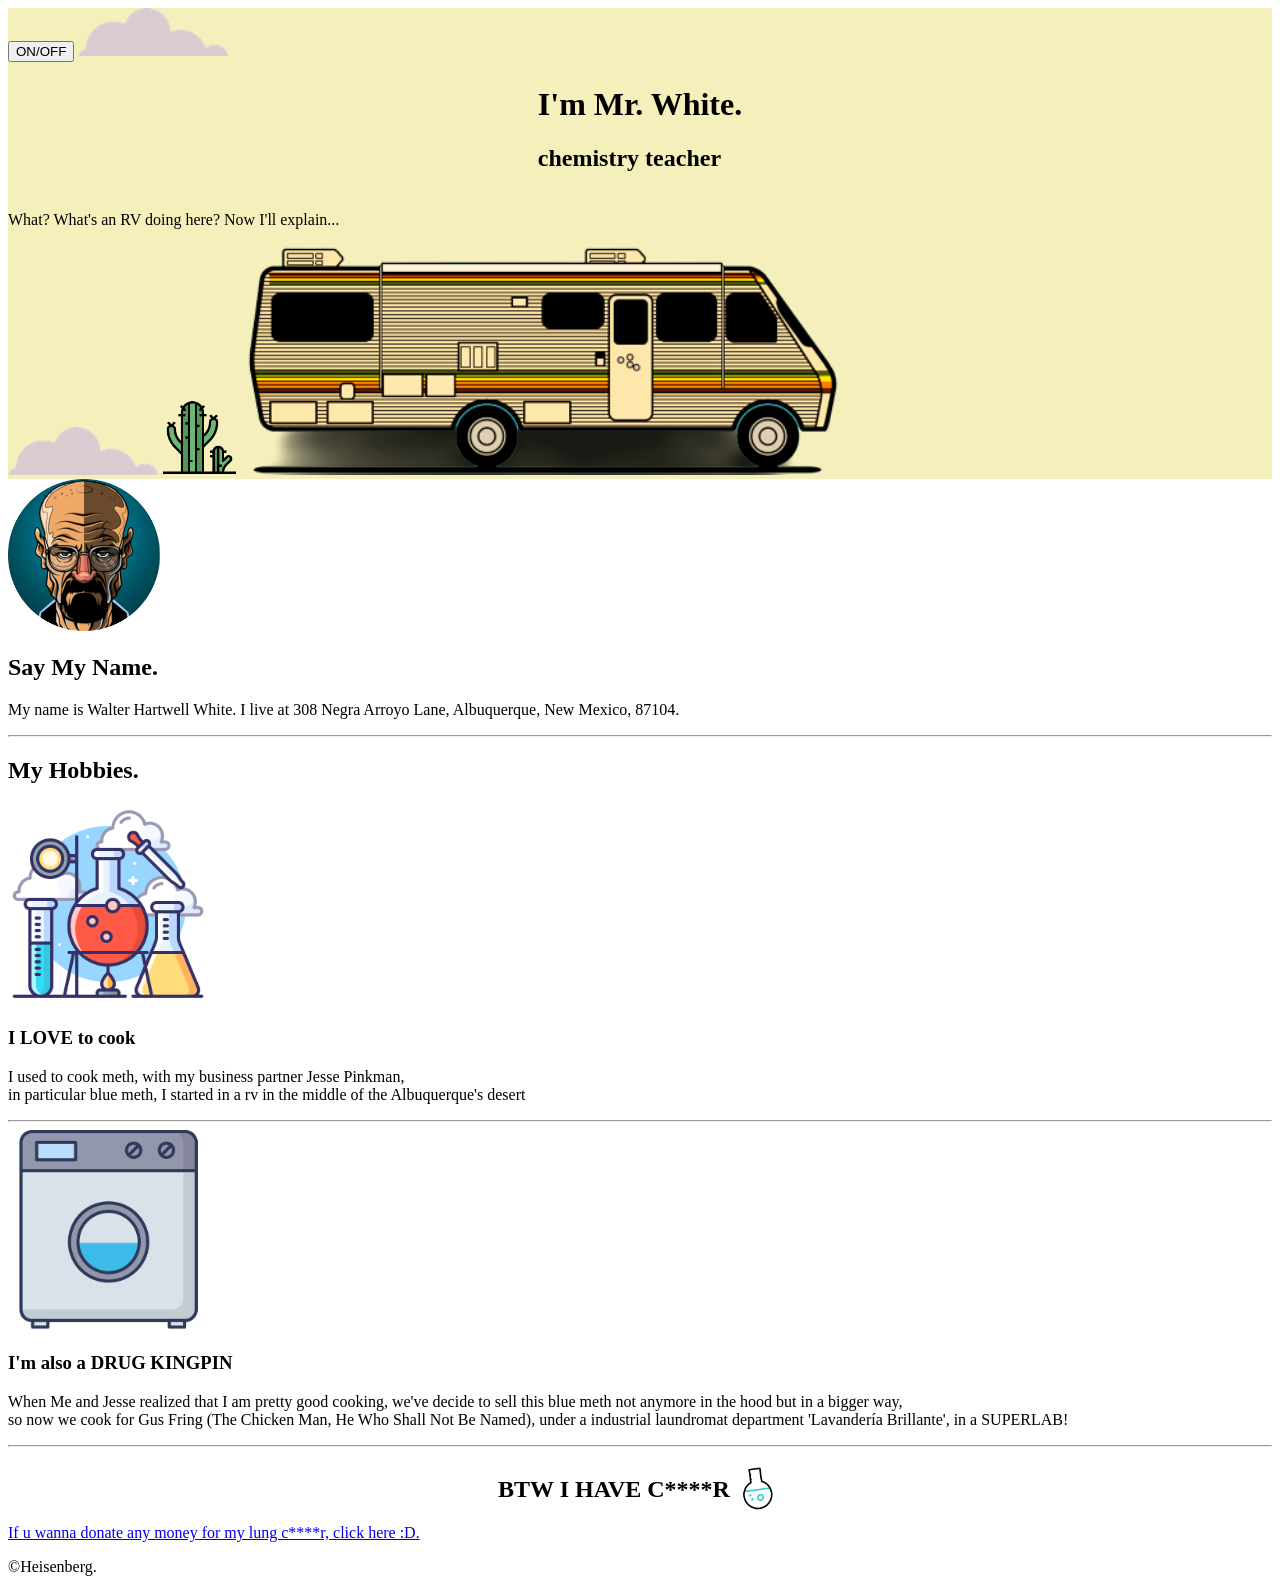
==== index.html @ 230185ac "Add files via upload" ====
<!DOCTYPE html>
<html lang="en" dir="ltr">

<head>
  <meta name="viewport" content="width=device-width, initial-scale=1">
  <meta charset="utf-8">
  <title>Mr. White</title>
  <link rel="stylesheet" href="css/style.css">
  <link rel="icon" href="images/heisenberg-logo.ico">
  <link rel="preconnect" href="https://fonts.googleapis.com">
  <link rel="preconnect" href="https://fonts.gstatic.com" crossorigin>
  <link href="https://fonts.googleapis.com/css2?family=Dosis:wght@300&family=Merriweather&family=Montserrat:wght@300;400&family=Sacramento&display=swap" rel="stylesheet">
  <link rel="preconnect" href="https://fonts.googleapis.com">
  <link rel="preconnect" href="https://fonts.gstatic.com" crossorigin>
  <link href="https://fonts.googleapis.com/css2?family=Dosis:wght@600;700&display=swap" rel="stylesheet">
  <meta name="viewport" content="width=device-width, initial-scale=1">
  <div class="top-bar"> </div>
</head>

<body>
  <style>
    .on {
      background-color: #FEC260;
    }

    .off {
      background-color: #F5F0BB;
    }
  </style>

  <script src="https://ajax.googleapis.com/ajax/libs/jquery/3.3.1/jquery.min.js"></script>

  <script>
    jQuery(document).ready(function() {
      jQuery(".submit").click(function() {
        if (jQuery("#mydiv").hasClass("on")) {
          jQuery("#mydiv").removeClass("on").addClass("off");
        } else {
          jQuery("#mydiv").removeClass("off").addClass("on");
        }
      });
    });
  </script>

  <div id="mydiv" class="off">
    <button class="submit" type="button">ON/OFF</button>
    <img class="top-cloud" src="images/cloud.png" alt="cloud-img">
    <table align="center">
      <tr>
        <td>
          <h1>I'm Mr. White.</h1>
          <h2 class"profession">chemistry teacher</h2>
        </td>
      </tr>
    </table>
    <p class="p2">What? What's an RV doing here? Now I'll explain...</p>
    <img class="bottom-cloud" src="images/cloud.png" alt="cloud-img">
    <img class"cactus" src="images/cactus.png" width="75px" alt="cactus">
    <img class="rv-breaking-bad" src="images\rvbb-b.png" width="600px" alt="rv-breaking-bad-img">
    <script>
      function myFunction() {
        var element = document.body;
        element.classList.toggle("dark-mode");
      }
    </script>
  </div>
  <div class="middle-container">
    <html>
    <!--<label class="switch">
      <input type="checkbox" checked>
      <span class="slider round"></span>
    </label>--->



    <div class="middle-container">
      <div class="profile">
        <img class="heisenberg-img" src="images/heisenberg.png" width="152px" alt="heisemberg">
        <h2>Say My Name.</h2>
        <p>My name is Walter Hartwell White. I live at 308 Negra Arroyo Lane, Albuquerque, New Mexico, 87104.</p>
      </div>
      <hr>
      <div class="hobbies">
        <h2>My Hobbies.</h2>
        <div class="hobbies-row">
          <img src="images/laboratory.png" width="200px" alt="lab-icon">
          <h3>I <span class="love">LOVE</span> to cook</h3>
          <p>I used to cook meth, with my  business partner Jesse Pinkman,<br> in particular blue meth, I started in a rv in
            the middle of the Albuquerque's desert</p>
        </div>
        <hr class="line">
        <div class="skill-row">
          <img class="washing-smachine" src="images/washing-machine.png" width="200px" alt="machine-img">
          <h3>I'm also a <span class="kingpin">DRUG KINGPIN</span></h3>
          <p> When Me and Jesse realized that I am pretty good cooking, we've decide to sell this blue meth not anymore in the hood but in a bigger way, <br>
            so now we cook for Gus Fring (The Chicken Man, He Who Shall Not Be Named), under a industrial laundromat department 'Lavandería Brillante', in a SUPERLAB! <br></p>
        </div>
      </div>
      <hr>
      <div class="contact-me">
      </div>
    </div>
    <div class="bottom-container">
      <table cellspacing="0" align="center">
        <tr>
          <td>
            <h2>BTW I HAVE C****R</h2>
          </td>
          <td><img src="images/flask1.gif" width="50px" alt="flask-img"></td>
      </table>







      <!--<a class="btn" href="mailto:name@email.com">CONTACT ME</a>-->
      </tr>
      <a class="footer-link" href="http://www.savewalterwhite.com/">If u wanna donate any money for my lung c****r, click here :D.</a>
      <p>©Heisenberg.</p>
    </div>

    </html>
  </div>
  <div class="bottom-container">
  </div>
</body>

</html>
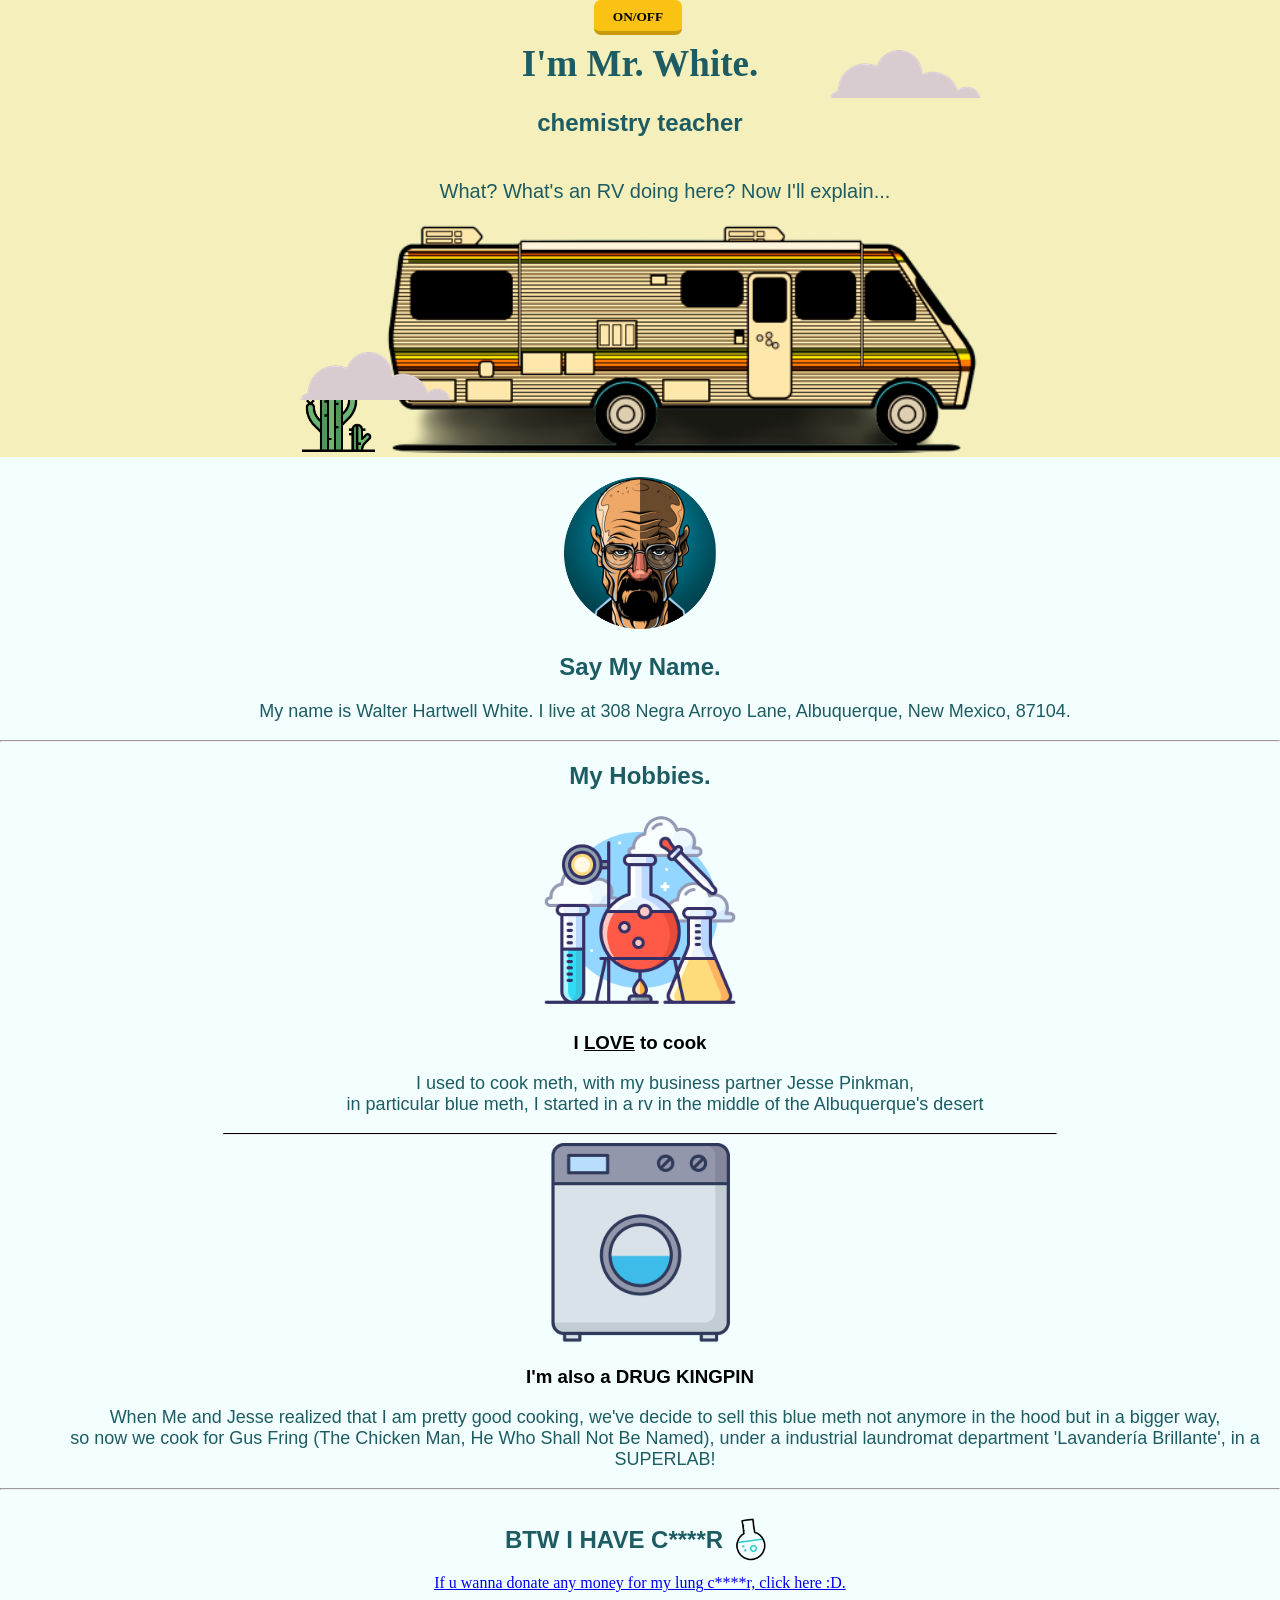
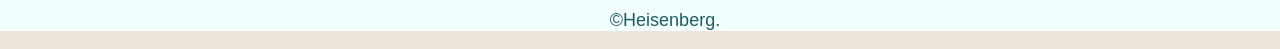
==== commit 0ef2ea6b: "Update index.html" ====
--- a/index.html
+++ b/index.html
@@ -26,6 +26,140 @@
     .off {
       background-color: #F5F0BB;
     }
+    .to-bar{
+background-color: lightyellow;
+}
+
+
+body {
+  margin: 0;
+  background-color: #EDE6DB;
+  text-align: center;
+  font-family: 'Merriweather', serif;
+}
+
+h1 {
+  margin-top: 0;
+  color: #1D5C63;
+  font-size: 37px;
+  font-family: 'Sacramento', Dosis, serif;
+}
+
+h2 {
+  color: #1D5C63;
+  font-family: 'Dosis', sans-serif;
+}
+
+h3 {
+  color: black;
+  font-family: 'Dosis', sans-serif;
+}
+
+h4 {
+  font-family: 'Dosis', sans-serif;
+}
+
+.profession {
+  padding-top: 0;
+  padding-bottom: 0;
+}
+
+p {
+  color: #1D5C63;
+  font-size: 18px;
+  font-family: 'Montserrat', sans-serif;
+  position: relative;
+  left: 25px;
+}
+
+.p2{
+font-size: 20px;
+}
+
+.top-container {
+  background-color: #F5F0BB;
+  position: relative;
+  padding-top: 100px;
+}
+
+.top-cloud {
+  position: absolute;
+  right: 300px;
+  top: 50px;
+}
+
+.bottom-cloud {
+  position: absolute;
+  left: 300px;
+  bottom: 500px;
+}
+
+.rv_breaking-bad {
+  position: absolute;
+}
+
+.middle-container {
+  background-color: #F3FFFF;
+  margin-top: 0;
+}
+
+.heisenberg-img{
+padding-top: 20px;
+}
+
+.love {
+  text-decoration: underline;
+}
+
+.kingpin{
+  font-weight: bold;
+
+}
+
+.line {
+  width: 65%;
+  border-top-style: solid;
+}
+
+.bottom-container {
+  margin-top: 15px;
+}
+
+/* Modern Fonts: sackers gothic, gotham, futura. */
+/* The switch - the box around the slider */
+
+.submit{
+display:inline-block;
+    padding:0.7em 1.4em;
+    margin:0 0.3em 0.3em 0;
+    border:none;
+    border-radius:0.5em;
+  /*  box-sizing: border-box;*/
+    text-decoration:none;
+    font-family:'Montserrat';
+    text-transform:uppercase;
+    font-weight:bold;
+    color: black;
+    background-color:#FAC213;
+    box-shadow:inset 0 -0.6em 0 -0.3em rgba(0,0,0,0.20);
+    text-align:center;
+    position:relative;
+    cursor:pointer;
+  }
+  .submit:hover{
+    background:gold;
+  }
+  .submit:active{
+    background:gold;
+    top:0.15em;
+    color: black;
+    box-shadow:none;
+  }
+  .dark-mode {
+    background-color: gold;
+    color: white;
+  }
+
   </style>
 
   <script src="https://ajax.googleapis.com/ajax/libs/jquery/3.3.1/jquery.min.js"></script>
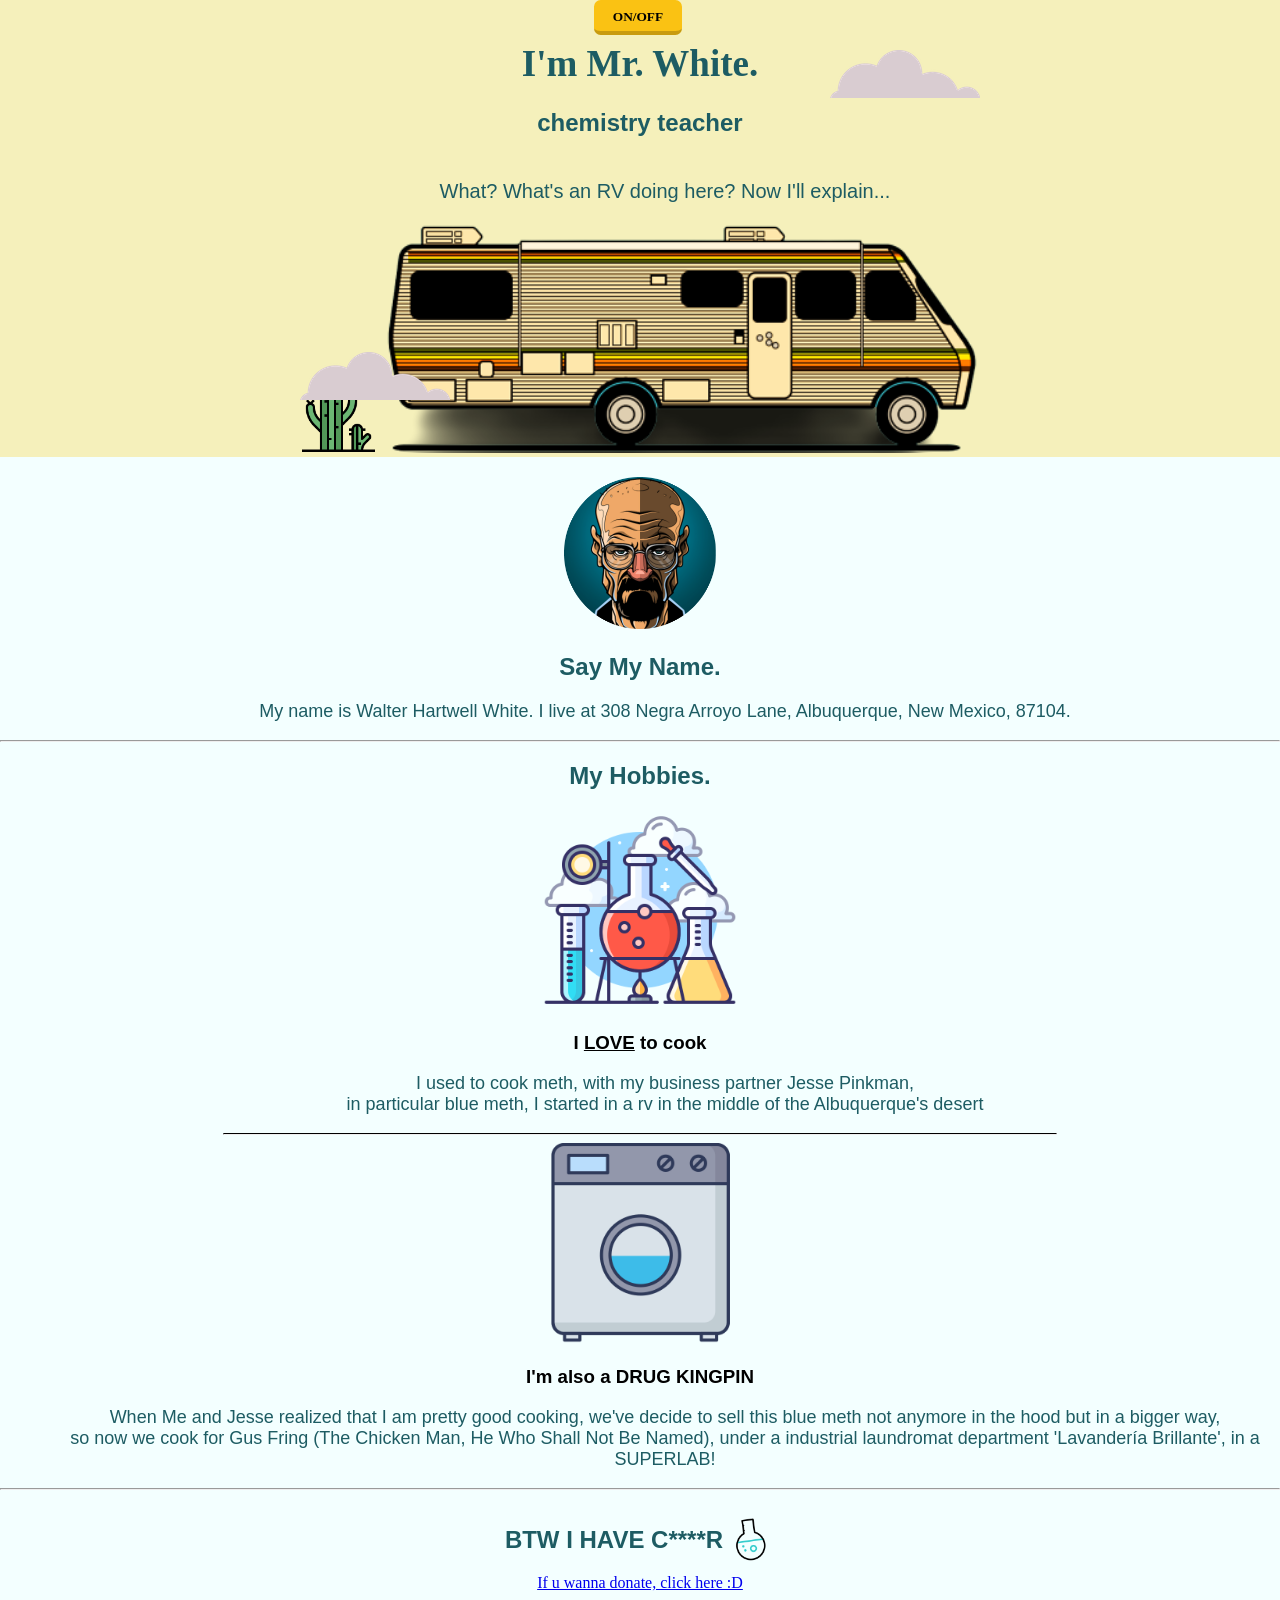
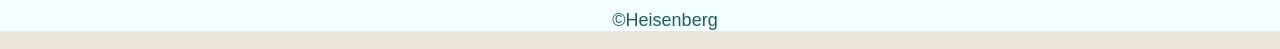
==== commit 4e95ad20: "Update index.html" ====
--- a/index.html
+++ b/index.html
@@ -251,8 +251,8 @@
 
       <!--<a class="btn" href="mailto:name@email.com">CONTACT ME</a>-->
       </tr>
-      <a class="footer-link" href="http://www.savewalterwhite.com/">If u wanna donate any money for my lung c****r, click here :D.</a>
-      <p>©Heisenberg.</p>
+      <a class="footer-link" href="http://www.savewalterwhite.com/">If u wanna donate, click here :D</a>
+      <p>©Heisenberg</p>
     </div>
 
     </html>
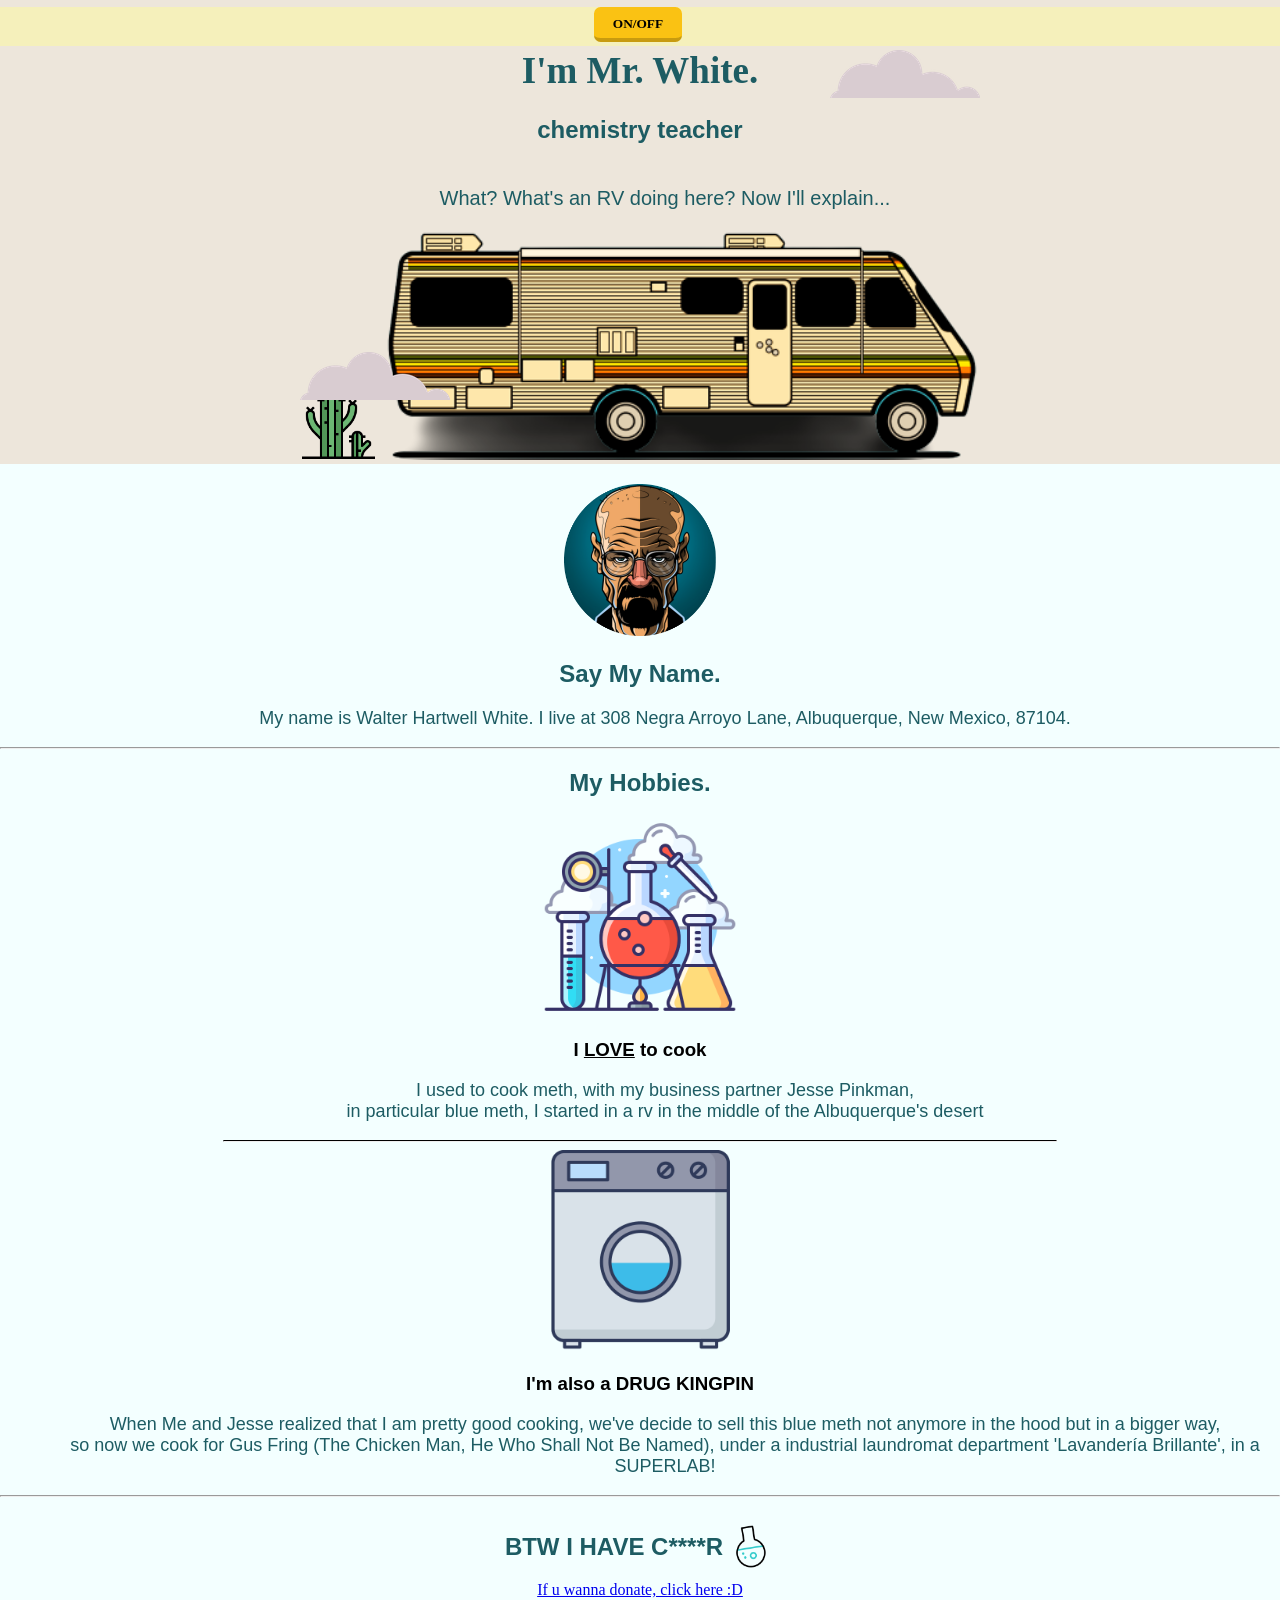
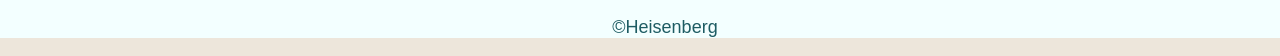
==== commit 5125382d: "Update index.html" ====
--- a/index.html
+++ b/index.html
@@ -59,6 +59,12 @@
   font-family: 'Dosis', sans-serif;
 }
 
+ .section-button{
+    padding-top:7px;
+   position:absoltute;
+   left:3rem;
+    }
+    
 .profession {
   padding-top: 0;
   padding-bottom: 0;
@@ -175,9 +181,12 @@
       });
     });
   </script>
-
+  
+<section class="section-button">
   <div id="mydiv" class="off">
     <button class="submit" type="button">ON/OFF</button>
+    </section>
+  
     <img class="top-cloud" src="images/cloud.png" alt="cloud-img">
     <table align="center">
       <tr>
